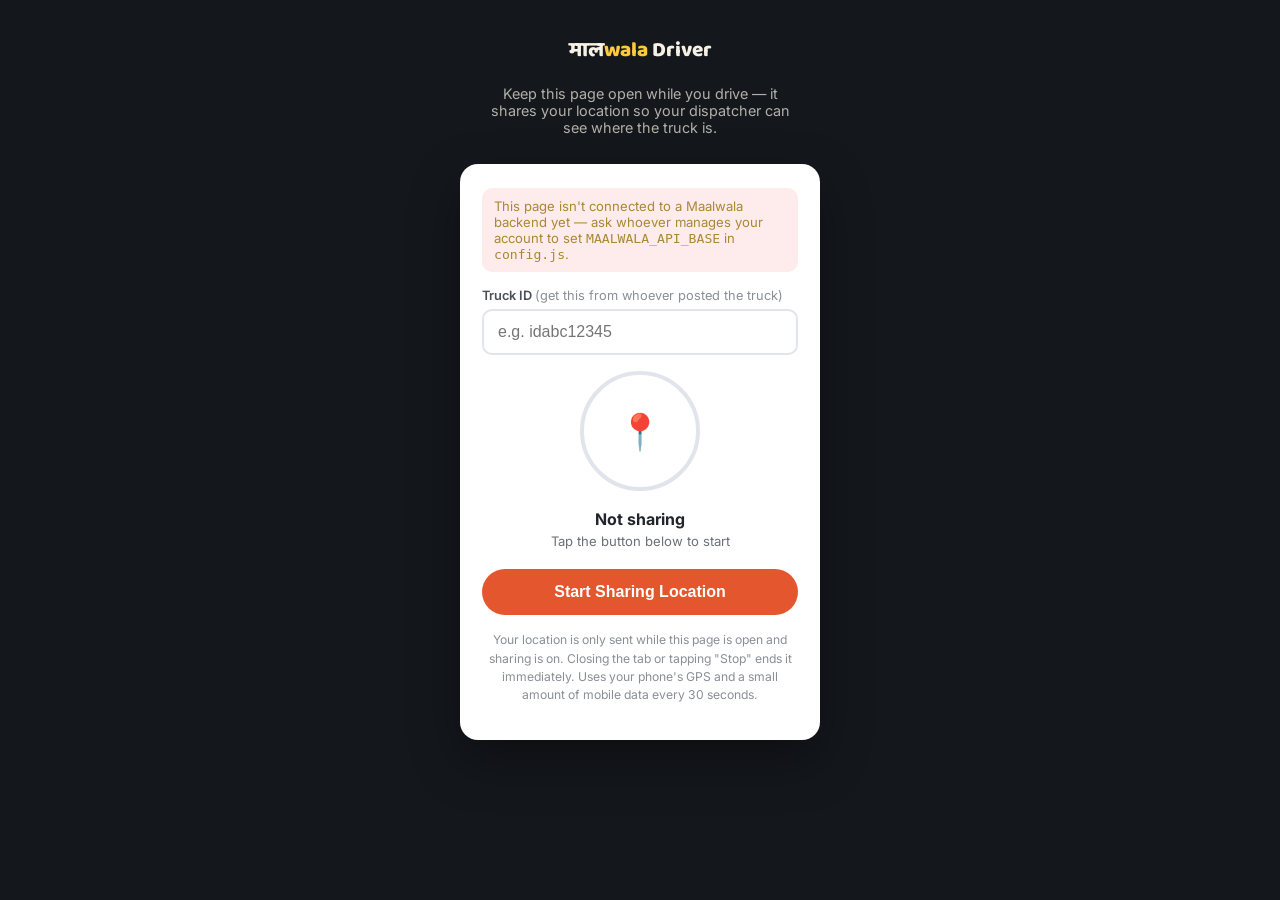
==== driver.html @ d4a861bd "Add files via upload" ====
<!DOCTYPE html>
<html lang="en">
<head>
<meta charset="UTF-8">
<meta name="viewport" content="width=device-width, initial-scale=1.0, viewport-fit=cover">
<title>Maalwala Driver — Share Location</title>
<meta name="theme-color" content="#14171C">
<link rel="icon" href="icon.svg" type="image/svg+xml">
<link href="https://fonts.googleapis.com/css2?family=Baloo+2:wght@600;700;800&family=Inter:wght@400;500;600;700&display=swap" rel="stylesheet">
<style>
  :root{
    --asphalt:#14171C; --cream:#F6F1E4; --orange:#E4572E; --orange-dark:#C0431F;
    --amber:#FFC93C; --ink:#21252B; --line:rgba(11,46,89,0.12);
  }
  *{box-sizing:border-box;}
  body{
    margin:0; min-height:100vh; background:var(--asphalt); color:var(--cream);
    font-family:'Inter',sans-serif; display:flex; flex-direction:column; align-items:center;
    padding: 24px 20px 40px; text-align:center;
  }
  .brand{ font-family:'Baloo 2',sans-serif; font-weight:800; font-size:1.3rem; margin: 10px 0 4px; }
  .brand span{ color:var(--amber); }
  .sub{ color:rgba(246,241,228,0.7); font-size:0.9rem; margin-bottom: 28px; max-width:320px; }
  .card{
    background:#fff; color:var(--ink); border-radius:18px; padding:24px 22px; width:100%; max-width:360px;
    box-shadow:0 20px 50px rgba(0,0,0,0.35);
  }
  label{ display:block; text-align:left; font-size:0.8rem; font-weight:600; color:#4a4f57; margin-bottom:16px; }
  input{
    width:100%; margin-top:6px; padding:12px 14px; border-radius:10px; border:2px solid var(--line);
    font-size:1rem;
  }
  .status-ring{
    width:120px; height:120px; border-radius:50%; margin: 10px auto 18px; display:flex; align-items:center;
    justify-content:center; font-size:2.2rem; border:4px solid var(--line); transition: border-color .3s, background .3s;
  }
  .status-ring.live{ border-color:#2fae5a; background:#eafaf0; animation: pulse 1.8s infinite; }
  @keyframes pulse{ 0%{box-shadow:0 0 0 0 rgba(47,174,90,0.4);} 70%{box-shadow:0 0 0 14px rgba(47,174,90,0);} 100%{box-shadow:0 0 0 0 rgba(47,174,90,0);} }
  .status-text{ font-weight:700; margin-bottom:4px; }
  .status-detail{ font-size:0.82rem; color:#6b7078; margin-bottom:18px; min-height:18px; }
  button{
    width:100%; border:none; border-radius:999px; padding:14px; font-weight:700; font-size:1rem; cursor:pointer;
  }
  .btn-start{ background:var(--orange); color:#fff; }
  .btn-stop{ background:#21252B; color:#fff; }
  .note{ font-size:0.76rem; color:#8a8f96; margin-top:16px; line-height:1.5; }
  .warn{ background:#fdeceb; color:#a83; border-radius:10px; padding:10px 12px; font-size:0.82rem; margin-bottom:16px; text-align:left; }
  .hidden{ display:none !important; }
</style>
</head>
<body>

  <div class="brand">माल<span>wala</span> Driver</div>
  <p class="sub">Keep this page open while you drive — it shares your location so your dispatcher can see where the truck is.</p>

  <div class="card">
    <div id="configWarning" class="warn hidden">
      This page isn't connected to a Maalwala backend yet — ask whoever manages your account to set <code>MAALWALA_API_BASE</code> in <code>config.js</code>.
    </div>

    <label>Truck ID <span style="font-weight:400;color:#8a8f96;">(get this from whoever posted the truck)</span>
      <input type="text" id="truckId" placeholder="e.g. idabc12345">
    </label>

    <div class="status-ring" id="statusRing">📍</div>
    <div class="status-text" id="statusText">Not sharing</div>
    <div class="status-detail" id="statusDetail">Tap the button below to start</div>

    <button class="btn-start" id="toggleBtn">Start Sharing Location</button>
    <p class="note">Your location is only sent while this page is open and sharing is on. Closing the tab or tapping "Stop" ends it immediately. Uses your phone's GPS and a small amount of mobile data every 30 seconds.</p>
  </div>

<script src="config.js"></script>
<script>
const API_BASE = (window.MAALWALA_API_BASE || '').replace(/\/$/, '');
if(!API_BASE) document.getElementById('configWarning').classList.remove('hidden');

const params = new URLSearchParams(window.location.search);
const truckIdInput = document.getElementById('truckId');
if(params.get('truckId')) truckIdInput.value = params.get('truckId');

const ring = document.getElementById('statusRing');
const statusText = document.getElementById('statusText');
const statusDetail = document.getElementById('statusDetail');
const toggleBtn = document.getElementById('toggleBtn');

let sharing = false;
let intervalId = null;
let pingCount = 0;

function sendPing(){
  if(!navigator.geolocation){
    statusDetail.textContent = 'This browser can\'t access GPS location.';
    return;
  }
  navigator.geolocation.getCurrentPosition(async (pos)=>{
    const truckId = truckIdInput.value.trim();
    if(!truckId || !API_BASE) return;
    try{
      await fetch(API_BASE + '/api/fleet/ping', {
        method:'POST', headers:{'Content-Type':'application/json'},
        body: JSON.stringify({
          truckId,
          lat: pos.coords.latitude, lng: pos.coords.longitude,
          speed: pos.coords.speed, ts: Date.now(),
        })
      });
      pingCount++;
      statusDetail.textContent = `Last update: ${new Date().toLocaleTimeString('en-IN')} (${pingCount} sent)`;
    }catch(e){
      statusDetail.textContent = 'Could not reach server — will retry in 30s.';
    }
  }, (err)=>{
    statusDetail.textContent = 'Location permission denied or unavailable.';
  }, { enableHighAccuracy:true, timeout: 15000 });
}

function startSharing(){
  const truckId = truckIdInput.value.trim();
  if(!truckId){ alert('Enter the Truck ID first — get it from whoever posted the truck.'); return; }
  if(!API_BASE){ alert('This page is not connected to a backend yet.'); return; }
  sharing = true;
  ring.classList.add('live'); ring.textContent = '🟢';
  statusText.textContent = 'Sharing live';
  toggleBtn.textContent = 'Stop Sharing';
  toggleBtn.className = 'btn-stop';
  truckIdInput.disabled = true;
  sendPing();
  intervalId = setInterval(sendPing, 30000);
}
function stopSharing(){
  sharing = false;
  clearInterval(intervalId);
  ring.classList.remove('live'); ring.textContent = '📍';
  statusText.textContent = 'Not sharing';
  statusDetail.textContent = 'Tap the button below to start';
  toggleBtn.textContent = 'Start Sharing Location';
  toggleBtn.className = 'btn-start';
  truckIdInput.disabled = false;
}
toggleBtn.addEventListener('click', ()=> sharing ? stopSharing() : startSharing());
window.addEventListener('beforeunload', ()=>{ if(sharing) clearInterval(intervalId); });
</script>
</body>
</html>
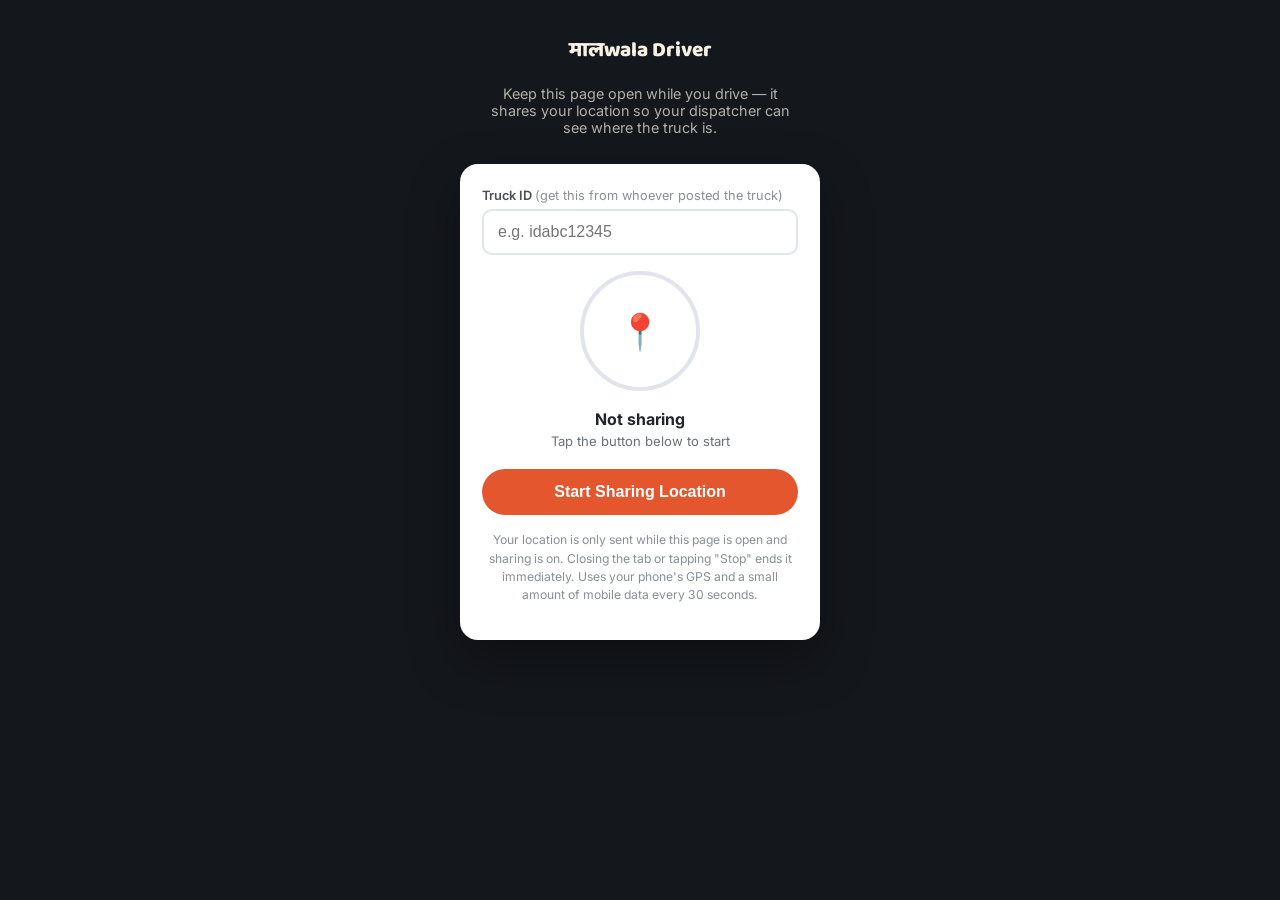
==== commit 647f0d86: "Remove GST assumptions and unify Hindi branding" ====
--- a/driver.html
+++ b/driver.html
@@ -50,7 +50,7 @@
 </head>
 <body>
 
-  <div class="brand">माल<span>wala</span> Driver</div>
+  <div class="brand">मालwala Driver</div>
   <p class="sub">Keep this page open while you drive — it shares your location so your dispatcher can see where the truck is.</p>
 
   <div class="card">
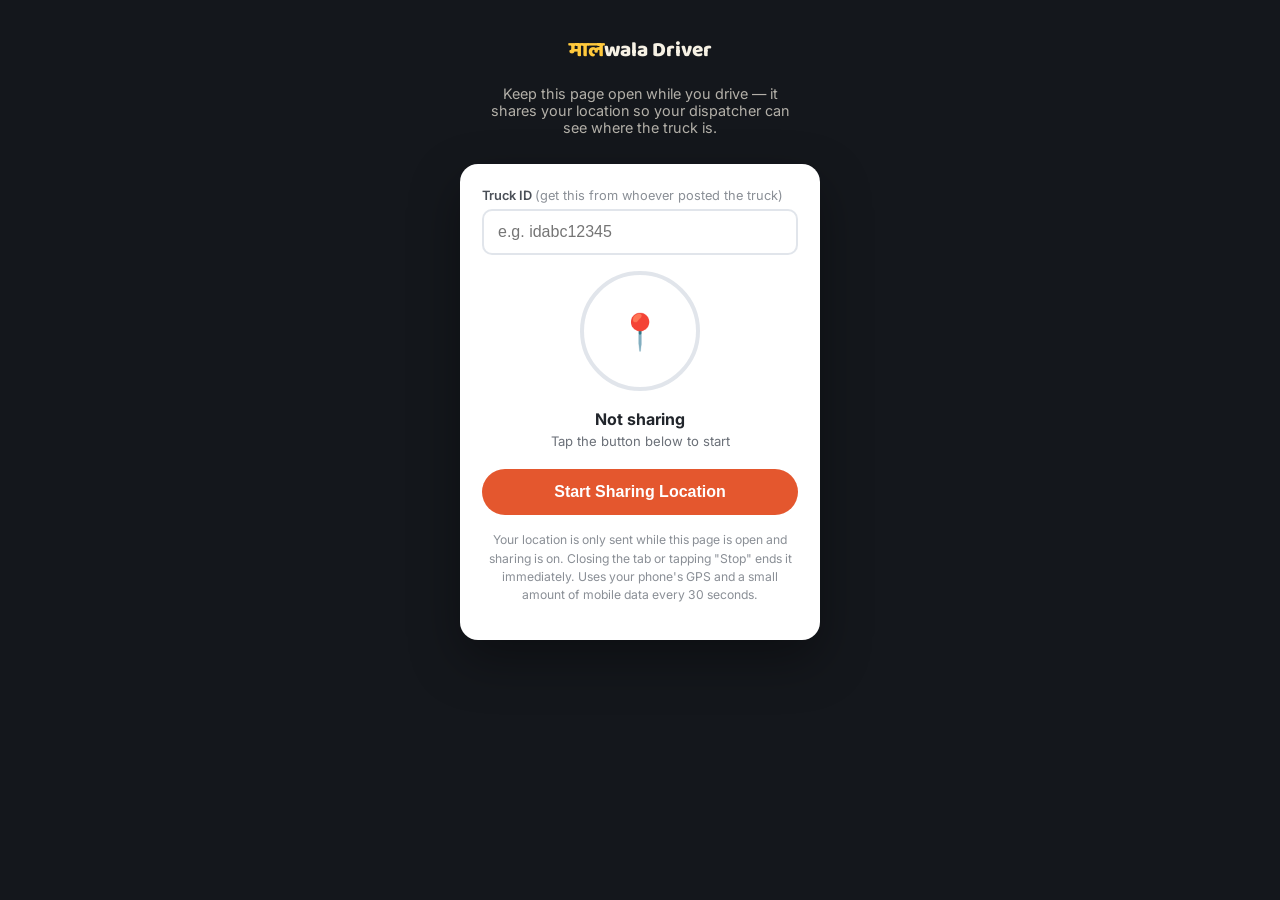
==== commit f18ad76a: "Update Hindi branding colors" ====
--- a/driver.html
+++ b/driver.html
@@ -19,7 +19,9 @@
     padding: 24px 20px 40px; text-align:center;
   }
   .brand{ font-family:'Baloo 2',sans-serif; font-weight:800; font-size:1.3rem; margin: 10px 0 4px; }
-  .brand span{ color:var(--amber); }
+  .brand-lockup{ display:inline-flex; align-items:baseline; gap:0; }
+  .brand-mark{ color:var(--amber); }
+  .brand-word{ color:var(--cream); }
   .sub{ color:rgba(246,241,228,0.7); font-size:0.9rem; margin-bottom: 28px; max-width:320px; }
   .card{
     background:#fff; color:var(--ink); border-radius:18px; padding:24px 22px; width:100%; max-width:360px;
@@ -50,7 +52,7 @@
 </head>
 <body>
 
-  <div class="brand">मालwala Driver</div>
+  <div class="brand"><span class="brand-lockup"><span class="brand-mark">माल</span><span class="brand-word">wala</span></span> Driver</div>
   <p class="sub">Keep this page open while you drive — it shares your location so your dispatcher can see where the truck is.</p>
 
   <div class="card">
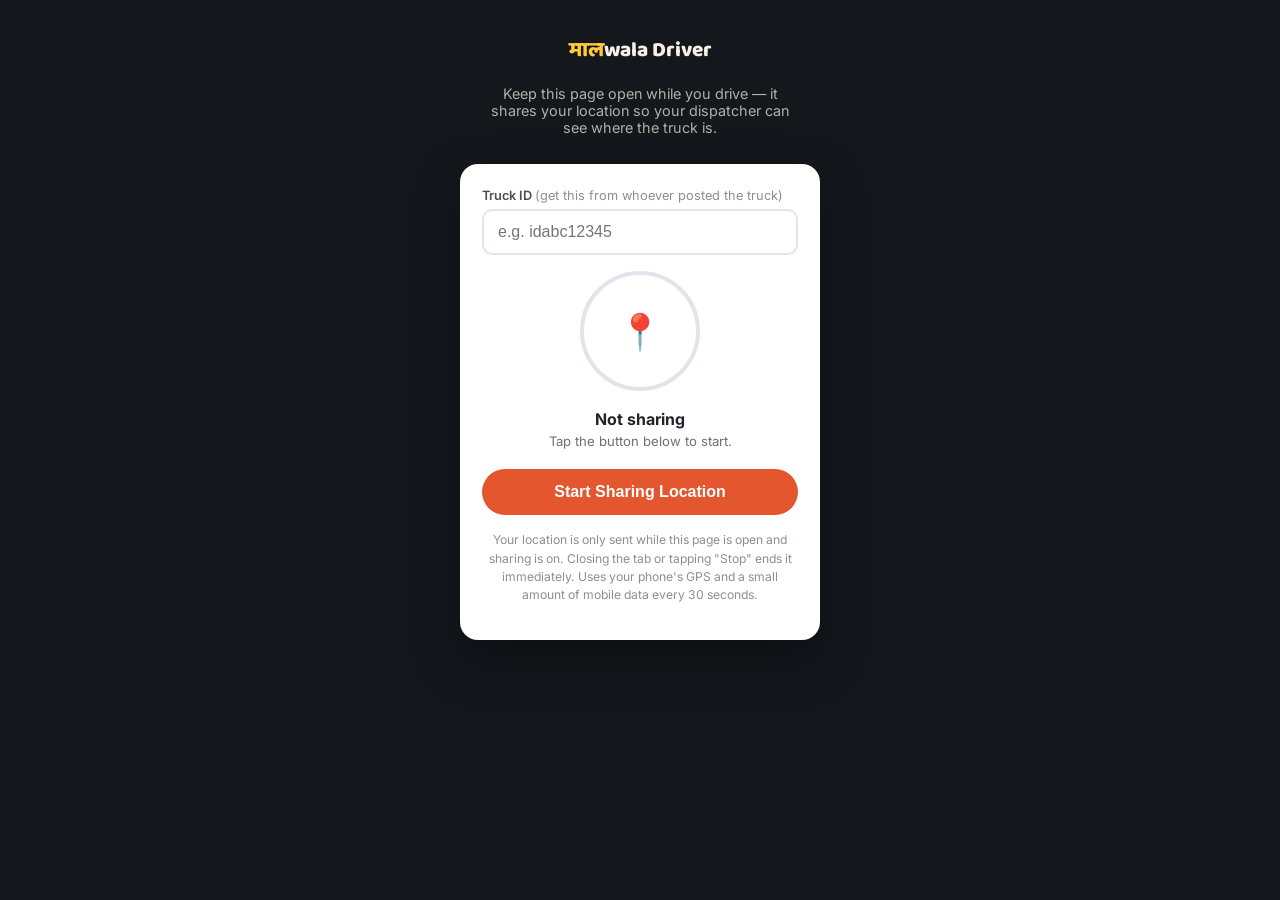
==== commit 8f3affee: "Add punctuation to driver instructions" ====
--- a/driver.html
+++ b/driver.html
@@ -66,7 +66,7 @@
 
     <div class="status-ring" id="statusRing">📍</div>
     <div class="status-text" id="statusText">Not sharing</div>
-    <div class="status-detail" id="statusDetail">Tap the button below to start</div>
+    <div class="status-detail" id="statusDetail">Tap the button below to start.</div>
 
     <button class="btn-start" id="toggleBtn">Start Sharing Location</button>
     <p class="note">Your location is only sent while this page is open and sharing is on. Closing the tab or tapping "Stop" ends it immediately. Uses your phone's GPS and a small amount of mobile data every 30 seconds.</p>
@@ -135,7 +135,7 @@
   clearInterval(intervalId);
   ring.classList.remove('live'); ring.textContent = '📍';
   statusText.textContent = 'Not sharing';
-  statusDetail.textContent = 'Tap the button below to start';
+  statusDetail.textContent = 'Tap the button below to start.';
   toggleBtn.textContent = 'Start Sharing Location';
   toggleBtn.className = 'btn-start';
   truckIdInput.disabled = false;
